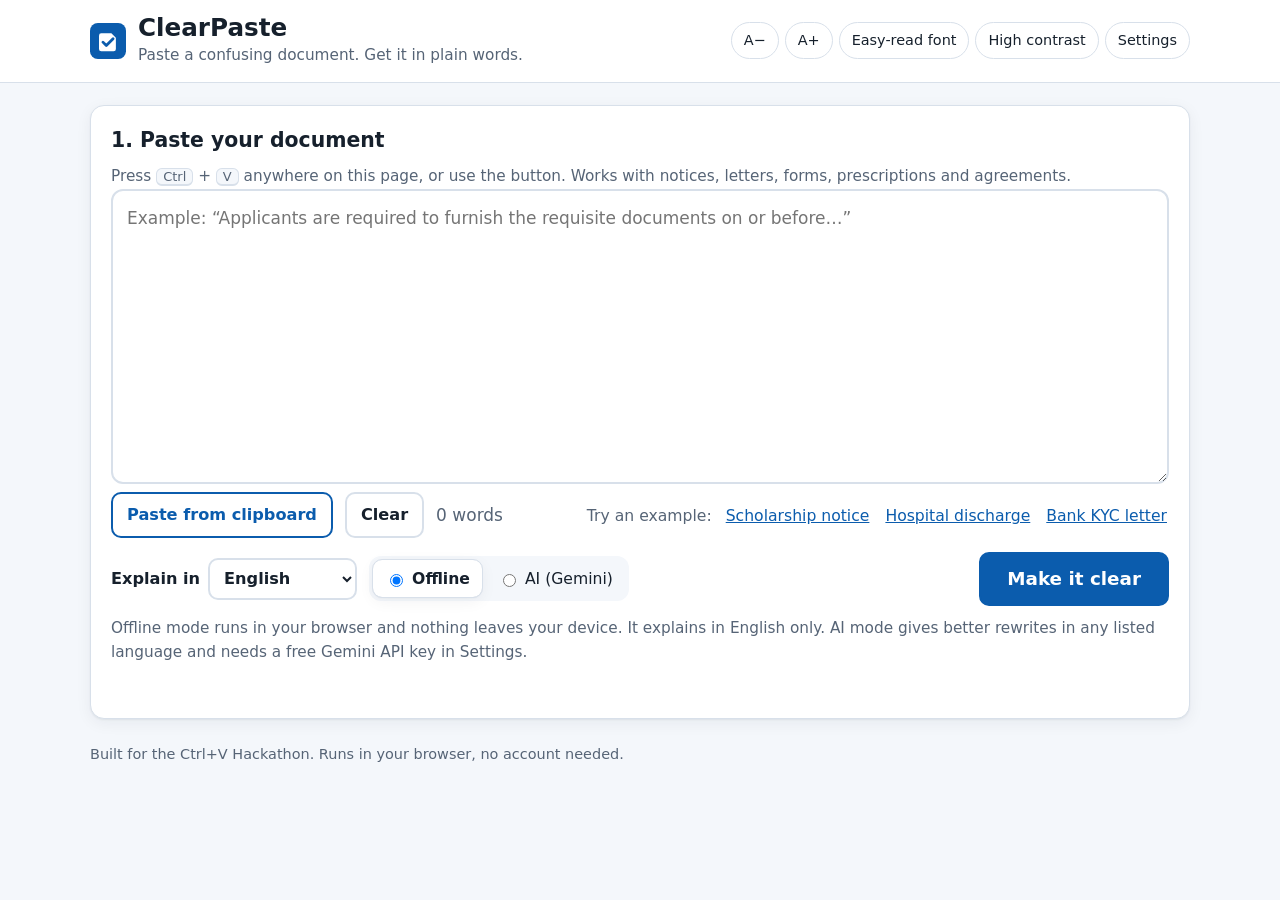
==== index.html @ 18d8684e "ClearPaste: plain-language document helper for Ctrl+V Hackathon" ====
<!doctype html>
<html lang="en">
<head>
  <meta charset="utf-8">
  <meta name="viewport" content="width=device-width, initial-scale=1">
  <title>ClearPaste: paste a confusing document, get it in plain words</title>
  <meta name="description" content="Paste any official, medical, bank or legal text and get a plain-language version, a to-do list, deadlines and a read-aloud option.">
  <link rel="icon" href="data:image/svg+xml,%3Csvg xmlns='http://www.w3.org/2000/svg' viewBox='0 0 64 64'%3E%3Crect width='64' height='64' rx='14' fill='%230b5cad'/%3E%3Cpath d='M20 18h18l8 8v20a4 4 0 0 1-4 4H20a4 4 0 0 1-4-4V22a4 4 0 0 1 4-4z' fill='%23fff'/%3E%3Cpath d='M23 34l6 6 12-12' stroke='%230b5cad' stroke-width='5' fill='none' stroke-linecap='round' stroke-linejoin='round'/%3E%3C/svg%3E">
  <link rel="stylesheet" href="css/style.css">
</head>
<body>
  <a class="skip" href="#main">Skip to main content</a>

  <header class="topbar">
    <div class="wrap topbar-inner">
      <div class="brand">
        <span class="logo" aria-hidden="true">
          <svg viewBox="0 0 64 64" width="36" height="36"><rect width="64" height="64" rx="14" fill="currentColor"/><path d="M20 18h18l8 8v20a4 4 0 0 1-4 4H20a4 4 0 0 1-4-4V22a4 4 0 0 1 4-4z" fill="#fff"/><path d="M23 34l6 6 12-12" stroke="currentColor" stroke-width="5" fill="none" stroke-linecap="round" stroke-linejoin="round"/></svg>
        </span>
        <div>
          <h1>ClearPaste</h1>
          <p class="tagline">Paste a confusing document. Get it in plain words.</p>
        </div>
      </div>

      <div class="view-tools" role="group" aria-label="Reading options">
        <button type="button" class="chip" id="fontDown" aria-label="Smaller text">A−</button>
        <button type="button" class="chip" id="fontUp" aria-label="Bigger text">A+</button>
        <button type="button" class="chip" id="toggleDyslexia" aria-pressed="false">Easy-read font</button>
        <button type="button" class="chip" id="toggleContrast" aria-pressed="false">High contrast</button>
        <button type="button" class="chip" id="openSettings" aria-haspopup="dialog">Settings</button>
      </div>
    </div>
  </header>

  <main id="main" class="wrap">
    <section class="card input-card" aria-labelledby="inputTitle">
      <div class="card-head">
        <h2 id="inputTitle">1. Paste your document</h2>
        <p class="hint">Press <kbd>Ctrl</kbd> + <kbd>V</kbd> anywhere on this page, or use the button. Works with notices, letters, forms, prescriptions and agreements.</p>
      </div>

      <label for="input" class="sr-only">Document text</label>
      <textarea id="input" rows="10" spellcheck="false"
        placeholder="Example: “Applicants are required to furnish the requisite documents on or before…”"></textarea>

      <div class="row between">
        <div class="row wrap-gap">
          <button type="button" class="btn" id="pasteBtn">Paste from clipboard</button>
          <button type="button" class="btn ghost" id="clearBtn">Clear</button>
          <span class="muted" id="charCount" aria-live="polite">0 words</span>
        </div>
        <div class="row wrap-gap samples" role="group" aria-label="Try an example">
          <span class="muted">Try an example:</span>
          <button type="button" class="link" data-sample="scholarship">Scholarship notice</button>
          <button type="button" class="link" data-sample="discharge">Hospital discharge</button>
          <button type="button" class="link" data-sample="bank">Bank KYC letter</button>
        </div>
      </div>

      <div class="row between controls">
        <div class="row wrap-gap">
          <label class="field">
            <span>Explain in</span>
            <select id="language">
              <option>English</option>
              <option>Hindi</option>
              <option>Bengali</option>
              <option>Marathi</option>
              <option>Telugu</option>
              <option>Tamil</option>
              <option>Gujarati</option>
              <option>Kannada</option>
              <option>Malayalam</option>
              <option>Punjabi</option>
              <option>Odia</option>
              <option>Urdu</option>
              <option>Spanish</option>
              <option>French</option>
              <option>Arabic</option>
              <option>Portuguese</option>
              <option>Swahili</option>
            </select>
          </label>
          <fieldset class="mode" aria-describedby="modeHint">
            <legend class="sr-only">How to simplify</legend>
            <label><input type="radio" name="mode" value="local" checked> Offline</label>
            <label><input type="radio" name="mode" value="ai"> AI (Gemini)</label>
          </fieldset>
        </div>
        <button type="button" class="btn primary big" id="runBtn">Make it clear</button>
      </div>
      <p class="hint" id="modeHint">Offline mode runs in your browser and nothing leaves your device. It explains in English only. AI mode gives better rewrites in any listed language and needs a free Gemini API key in Settings.</p>
      <p id="status" class="status" role="status" aria-live="polite"></p>
    </section>

    <section id="results" class="results" hidden aria-labelledby="resultsTitle">
      <div class="results-head">
        <div>
          <h2 id="resultsTitle" tabindex="-1">2. Here is what it says</h2>
          <p class="muted" id="resultMeta"></p>
        </div>
        <div class="row wrap-gap">
          <button type="button" class="btn" id="speakBtn" aria-pressed="false">▶ Read aloud</button>
          <label class="field compact">
            <span>Speed</span>
            <select id="rate">
              <option value="0.75">Slow</option>
              <option value="0.9" selected>Normal</option>
              <option value="1.15">Fast</option>
            </select>
          </label>
          <button type="button" class="btn ghost" id="copyBtn">Copy</button>
          <button type="button" class="btn ghost" id="downloadBtn">Download</button>
          <button type="button" class="btn ghost" id="printBtn">Print</button>
        </div>
      </div>

      <div id="readability" class="readability"></div>

      <div class="grid">
        <article class="card span-2 summary-card" id="summaryCard">
          <h3><span class="icon" aria-hidden="true">💡</span> In short</h3>
          <div id="summary"></div>
        </article>

        <article class="card warn-card" id="warningsCard">
          <h3><span class="icon" aria-hidden="true">⚠️</span> Be careful</h3>
          <ul id="warnings" class="list"></ul>
        </article>

        <article class="card span-2" id="actionsCard">
          <h3><span class="icon" aria-hidden="true">✅</span> What you need to do</h3>
          <p class="muted small">Tick each step when it is done.</p>
          <ul id="actions" class="checklist"></ul>
        </article>

        <article class="card" id="datesCard">
          <h3><span class="icon" aria-hidden="true">📅</span> Dates and deadlines</h3>
          <ul id="dates" class="kv"></ul>
        </article>

        <article class="card" id="moneyCard">
          <h3><span class="icon" aria-hidden="true">💰</span> Money</h3>
          <ul id="money" class="kv"></ul>
        </article>

        <article class="card" id="documentsCard">
          <h3><span class="icon" aria-hidden="true">📄</span> Keep these ready</h3>
          <ul id="documents" class="checklist"></ul>
        </article>

        <article class="card" id="medicinesCard">
          <h3><span class="icon" aria-hidden="true">💊</span> Medicines</h3>
          <ul id="medicines" class="list"></ul>
        </article>

        <article class="card" id="contactsCard">
          <h3><span class="icon" aria-hidden="true">📞</span> Who to contact</h3>
          <ul id="contacts" class="list"></ul>
        </article>

        <article class="card span-3" id="plainCard">
          <div class="row between">
            <h3><span class="icon" aria-hidden="true">📝</span> The whole document in plain words</h3>
            <button type="button" class="link" id="toggleOriginal" aria-expanded="false">Show original side by side</button>
          </div>
          <p class="muted small" id="plainHint">Underlined words were changed. Hover or tap them to see the original wording.</p>
          <div class="compare">
            <div id="plain" class="plain"></div>
            <div id="original" class="plain original" hidden></div>
          </div>
        </article>

        <article class="card span-3" id="glossaryCard">
          <h3><span class="icon" aria-hidden="true">📖</span> Hard words explained</h3>
          <dl id="glossary" class="glossary"></dl>
        </article>
      </div>

      <p class="disclaimer">ClearPaste helps you understand a document. It is not legal, medical or financial advice. Always check important details with the office, doctor or bank that sent it.</p>
    </section>
  </main>

  <dialog id="settings" aria-labelledby="settingsTitle">
    <form method="dialog" id="settingsForm">
      <h2 id="settingsTitle">Settings</h2>
      <label class="field block">
        <span>Gemini API key (for AI mode)</span>
        <input type="password" id="apiKey" autocomplete="off" spellcheck="false" placeholder="Paste your key here">
      </label>
      <p class="hint">Get a free key at <a href="https://aistudio.google.com/apikey" target="_blank" rel="noopener">Google AI Studio</a>. The key is saved only in this browser and is sent only to Google.</p>
      <label class="field block">
        <span>Model</span>
        <input type="text" id="model" spellcheck="false">
      </label>
      <div class="row end wrap-gap">
        <button type="button" class="btn ghost" id="forgetKey">Remove key</button>
        <button type="submit" class="btn primary" value="save">Save</button>
      </div>
    </form>
  </dialog>

  <footer class="wrap footer">
    <p>Built for the Ctrl+V Hackathon. Runs in your browser, no account needed.</p>
  </footer>

  <script src="js/engine.js"></script>
  <script src="js/ai.js"></script>
  <script src="js/samples.js"></script>
  <script src="js/app.js"></script>
</body>
</html>
---- css/style.css ----
:root {
  --bg: #f4f7fb;
  --surface: #ffffff;
  --text: #16202c;
  --muted: #566476;
  --border: #d8e0ea;
  --primary: #0b5cad;
  --primary-dark: #084886;
  --primary-soft: #e6f0fb;
  --warn: #9a3412;
  --warn-soft: #fff4ea;
  --ok: #166534;
  --ok-soft: #e9f7ee;
  --mark: #fff3b0;
  --radius: 14px;
  --shadow: 0 1px 2px rgba(16, 32, 52, .06), 0 4px 16px rgba(16, 32, 52, .06);
  --font: system-ui, -apple-system, "Segoe UI", Roboto, "Noto Sans", "Noto Sans Devanagari", sans-serif;
  --scale: 1;
  --line: 1.6;
  --letter: normal;
  --word: normal;
}

html.contrast {
  --bg: #000;
  --surface: #000;
  --text: #fff;
  --muted: #e6e6e6;
  --border: #fff;
  --primary: #ffd400;
  --primary-dark: #ffe866;
  --primary-soft: #1a1a1a;
  --warn: #ffb37a;
  --warn-soft: #000;
  --ok: #8dffb0;
  --ok-soft: #000;
  --mark: #333;
  --shadow: none;
}

html.dyslexia {
  --font: Verdana, "Comic Sans MS", "Trebuchet MS", "Noto Sans", sans-serif;
  --line: 1.9;
  --letter: .04em;
  --word: .16em;
}

* { box-sizing: border-box; }

html { font-size: calc(17px * var(--scale)); }

body {
  margin: 0;
  background: var(--bg);
  color: var(--text);
  font-family: var(--font);
  line-height: var(--line);
  letter-spacing: var(--letter);
  word-spacing: var(--word);
}

.wrap { max-width: 1140px; margin: 0 auto; padding: 0 20px; }

.skip {
  position: absolute; left: -9999px; top: 8px;
  background: var(--primary); color: #fff; padding: 8px 14px; border-radius: 8px; z-index: 10;
}
.skip:focus { left: 8px; }

.sr-only {
  position: absolute; width: 1px; height: 1px; padding: 0; margin: -1px;
  overflow: hidden; clip: rect(0 0 0 0); white-space: nowrap; border: 0;
}

:focus-visible { outline: 3px solid var(--primary); outline-offset: 2px; border-radius: 6px; }

/* Header */
.topbar { background: var(--surface); border-bottom: 1px solid var(--border); }
.topbar-inner { display: flex; align-items: center; justify-content: space-between; gap: 16px; padding-top: 14px; padding-bottom: 14px; flex-wrap: wrap; }
.brand { display: flex; align-items: center; gap: 12px; }
.logo { color: var(--primary); display: inline-flex; }
.brand h1 { margin: 0; font-size: 1.45rem; line-height: 1.1; }
.tagline { margin: 2px 0 0; color: var(--muted); font-size: .9rem; }
.view-tools { display: flex; gap: 6px; flex-wrap: wrap; }

/* Cards */
.card {
  background: var(--surface);
  border: 1px solid var(--border);
  border-radius: var(--radius);
  box-shadow: var(--shadow);
  padding: 18px 20px;
}
.card h2, .card h3 { margin: 0 0 8px; }
.card h2 { font-size: 1.2rem; }
.card h3 { font-size: 1.05rem; display: flex; align-items: center; gap: 8px; }
.input-card { margin-top: 22px; }
.card-head .hint { margin-top: 0; }

textarea {
  width: 100%;
  min-height: 210px;
  resize: vertical;
  padding: 14px;
  border: 2px solid var(--border);
  border-radius: 12px;
  font: inherit;
  font-size: 1rem;
  line-height: 1.55;
  color: var(--text);
  background: var(--surface);
}
textarea:focus { border-color: var(--primary); outline: none; }
textarea.dragover { border-style: dashed; border-color: var(--primary); background: var(--primary-soft); }

.row { display: flex; align-items: center; gap: 10px; }
.between { justify-content: space-between; flex-wrap: wrap; }
.end { justify-content: flex-end; }
.wrap-gap { flex-wrap: wrap; gap: 8px 12px; }
.controls { margin-top: 14px; }
.samples { font-size: .92rem; }
.input-card > .row:first-of-type { margin-top: 10px; }

.muted { color: var(--muted); }
.small { font-size: .88rem; margin: -2px 0 8px; }
.hint { color: var(--muted); font-size: .9rem; margin: 10px 0 0; }

kbd {
  font-family: inherit; font-size: .85em;
  border: 1px solid var(--border); border-bottom-width: 2px;
  border-radius: 6px; padding: 0 6px; background: var(--bg);
}

/* Buttons and fields */
.btn {
  font: inherit; font-size: .95rem; font-weight: 600;
  border: 2px solid var(--primary);
  color: var(--primary);
  background: var(--surface);
  border-radius: 10px;
  padding: 8px 14px;
  cursor: pointer;
  min-height: 44px;
}
.btn:hover { background: var(--primary-soft); }
.btn.primary { background: var(--primary); color: #fff; }
html.contrast .btn.primary { color: #000; }
.btn.primary:hover { background: var(--primary-dark); }
.btn.ghost { border-color: var(--border); color: var(--text); }
.btn.big { font-size: 1.08rem; padding: 10px 26px; }
.btn[disabled] { opacity: .6; cursor: progress; }
.btn[aria-pressed="true"] { background: var(--primary); color: #fff; }

.chip {
  font: inherit; font-size: .85rem;
  border: 1px solid var(--border); background: var(--surface); color: var(--text);
  border-radius: 999px; padding: 6px 12px; cursor: pointer; min-height: 36px;
}
.chip:hover { border-color: var(--primary); }
.chip[aria-pressed="true"] { background: var(--primary); border-color: var(--primary); color: #fff; }
html.contrast .chip[aria-pressed="true"] { color: #000; }

.link {
  font: inherit; background: none; border: 0; padding: 4px 2px;
  color: var(--primary); text-decoration: underline; cursor: pointer;
}

.field { display: inline-flex; align-items: center; gap: 8px; font-weight: 600; font-size: .95rem; }
.field.block { display: flex; flex-direction: column; align-items: stretch; gap: 6px; margin-top: 12px; }
.field.compact { font-weight: 500; font-size: .9rem; }
select, input[type="text"], input[type="password"] {
  font: inherit; font-size: .95rem; color: var(--text); background: var(--surface);
  border: 2px solid var(--border); border-radius: 10px; padding: 7px 10px; min-height: 42px;
}

.mode { border: 0; margin: 0; padding: 0; display: inline-flex; gap: 4px; background: var(--bg); border-radius: 12px; padding: 4px; }
.mode label { padding: 6px 12px; border-radius: 9px; cursor: pointer; font-size: .92rem; display: inline-flex; gap: 6px; align-items: center; }
.mode label:has(input:checked) { background: var(--surface); box-shadow: var(--shadow); font-weight: 600; outline: 1px solid var(--border); }

.status { min-height: 1.5em; margin: 10px 0 0; font-weight: 600; }
.status.error { color: #b42318; }
html.contrast .status.error { color: #ff9b9b; }
.status.busy::before {
  content: ""; display: inline-block; width: 14px; height: 14px; margin-right: 8px; vertical-align: -2px;
  border: 2px solid var(--primary); border-right-color: transparent; border-radius: 50%;
  animation: spin .8s linear infinite;
}
@keyframes spin { to { transform: rotate(360deg); } }

/* Results */
.results { margin: 28px 0 10px; }
.results-head { display: flex; justify-content: space-between; align-items: flex-end; gap: 12px; flex-wrap: wrap; margin-bottom: 12px; }
.results-head h2 { margin: 0; font-size: 1.3rem; }
.results-head h2:focus { outline: none; }
.results-head p { margin: 2px 0 0; }

.readability {
  display: flex; gap: 14px; align-items: center; flex-wrap: wrap;
  background: var(--ok-soft); border: 1px solid var(--border); border-radius: var(--radius);
  padding: 12px 16px; margin-bottom: 14px; font-size: .95rem;
}
.readability:empty { display: none; }
.meter { display: flex; flex-direction: column; gap: 4px; min-width: 180px; flex: 1; }
.meter-bar { height: 10px; background: var(--border); border-radius: 99px; overflow: hidden; }
.meter-bar span { display: block; height: 100%; border-radius: 99px; }
.meter.before .meter-bar span { background: #d97706; }
.meter.after .meter-bar span { background: #16a34a; }
.arrow { font-size: 1.4rem; color: var(--muted); }

.grid { display: grid; grid-template-columns: repeat(3, 1fr); gap: 14px; }
.span-2 { grid-column: span 2; }
.span-3 { grid-column: span 3; }
@media (max-width: 860px) {
  .grid { grid-template-columns: 1fr; }
  .span-2, .span-3 { grid-column: auto; }
}

.summary-card { background: var(--primary-soft); border-color: transparent; }
.summary-card p { margin: 0 0 8px; font-size: 1.08rem; }
.warn-card { background: var(--warn-soft); }
.warn-card h3 { color: var(--warn); }

.list, .checklist, .kv { list-style: none; margin: 0; padding: 0; }
.list li, .kv li { padding: 7px 0; border-top: 1px solid var(--border); }
.list li:first-child, .kv li:first-child { border-top: 0; }
.kv strong { display: block; }
.kv span { color: var(--muted); font-size: .92rem; }

.checklist li { border-top: 1px solid var(--border); }
.checklist li:first-child { border-top: 0; }
.checklist label { display: flex; gap: 12px; align-items: flex-start; padding: 8px 0; cursor: pointer; }
.checklist input { width: 22px; height: 22px; margin-top: 3px; flex: none; accent-color: var(--ok); }
.checklist input:checked + span { text-decoration: line-through; color: var(--muted); }

.empty { color: var(--muted); font-style: italic; }

.compare { display: grid; grid-template-columns: 1fr; gap: 16px; }
.compare.side { grid-template-columns: 1fr 1fr; }
@media (max-width: 860px) { .compare.side { grid-template-columns: 1fr; } }
.plain p { margin: 0 0 12px; }
.plain.original { border-left: 4px solid var(--border); padding-left: 14px; color: var(--muted); }
.plain.original::before { content: "Original"; display: block; font-weight: 700; margin-bottom: 6px; color: var(--text); }

mark.swap {
  background: var(--mark); color: inherit; border-bottom: 2px solid #ca8a04;
  border-radius: 3px; padding: 0 2px; cursor: help;
}

.glossary { display: grid; grid-template-columns: repeat(auto-fill, minmax(260px, 1fr)); gap: 8px 18px; margin: 0; }
.glossary div { padding: 8px 0; border-top: 1px solid var(--border); }
.glossary dt { font-weight: 700; }
.glossary dd { margin: 0; color: var(--muted); }

.disclaimer { color: var(--muted); font-size: .88rem; margin-top: 16px; }

.speaking { outline: 3px solid var(--primary); outline-offset: 4px; border-radius: 6px; }

/* Settings dialog */
dialog {
  border: 1px solid var(--border); border-radius: var(--radius); padding: 22px;
  max-width: 480px; width: calc(100% - 32px); background: var(--surface); color: var(--text);
}
dialog::backdrop { background: rgba(10, 20, 35, .45); }
dialog h2 { margin: 0 0 4px; }

.footer { color: var(--muted); font-size: .85rem; padding-top: 10px; padding-bottom: 30px; }

@media (prefers-reduced-motion: reduce) {
  * { animation: none !important; transition: none !important; }
}

@media print {
  .topbar, .input-card, .results-head .row, .footer, #toggleOriginal { display: none !important; }
  body { background: #fff; }
  .card { box-shadow: none; break-inside: avoid; }
  .grid { grid-template-columns: 1fr 1fr; }
  .span-2, .span-3 { grid-column: span 2; }
}
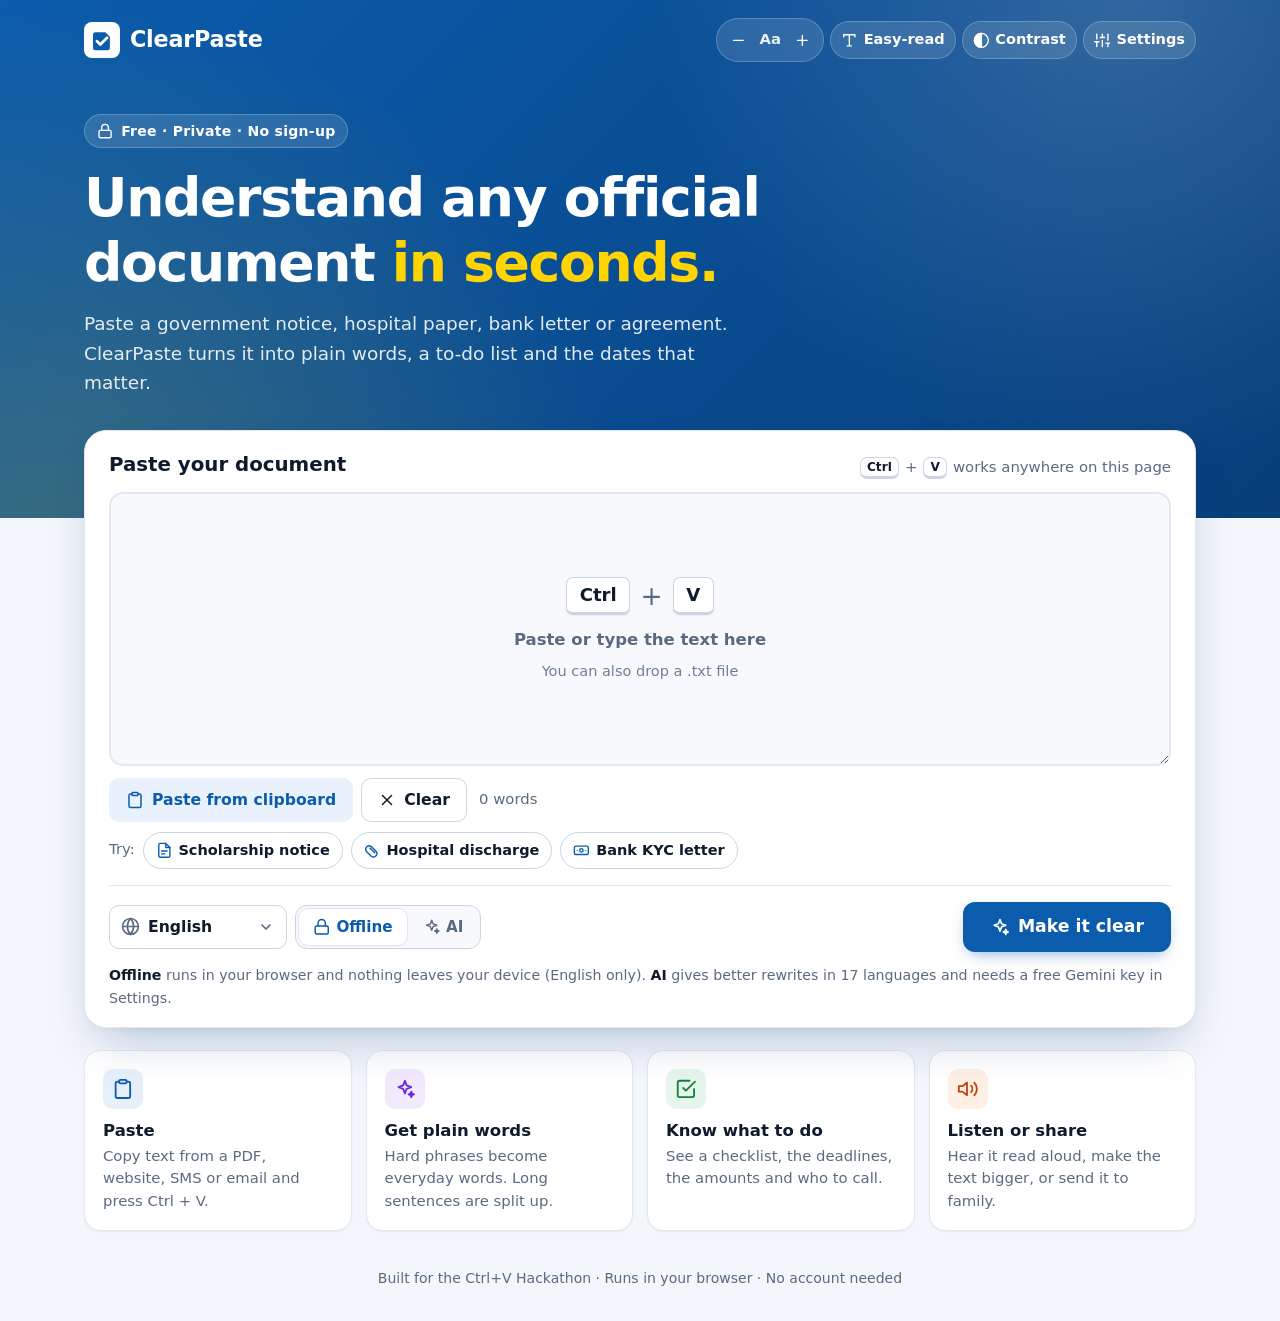
==== commit 0867336a: "Redesign UI: branded hero, two-column results, icons, checklist progress, view tabs" ====
--- a/index.html
+++ b/index.html
@@ -5,64 +5,107 @@
   <meta name="viewport" content="width=device-width, initial-scale=1">
   <title>ClearPaste: paste a confusing document, get it in plain words</title>
   <meta name="description" content="Paste any official, medical, bank or legal text and get a plain-language version, a to-do list, deadlines and a read-aloud option.">
+  <meta name="theme-color" content="#0b5cad">
   <link rel="icon" href="data:image/svg+xml,%3Csvg xmlns='http://www.w3.org/2000/svg' viewBox='0 0 64 64'%3E%3Crect width='64' height='64' rx='14' fill='%230b5cad'/%3E%3Cpath d='M20 18h18l8 8v20a4 4 0 0 1-4 4H20a4 4 0 0 1-4-4V22a4 4 0 0 1 4-4z' fill='%23fff'/%3E%3Cpath d='M23 34l6 6 12-12' stroke='%230b5cad' stroke-width='5' fill='none' stroke-linecap='round' stroke-linejoin='round'/%3E%3C/svg%3E">
   <link rel="stylesheet" href="css/style.css">
 </head>
 <body>
+  <!-- Icon set -->
+  <svg width="0" height="0" style="position:absolute" aria-hidden="true">
+    <defs>
+      <symbol id="i-paste" viewBox="0 0 24 24"><rect x="8" y="2" width="8" height="4" rx="1"/><path d="M16 4h2a2 2 0 0 1 2 2v14a2 2 0 0 1-2 2H6a2 2 0 0 1-2-2V6a2 2 0 0 1 2-2h2"/></symbol>
+      <symbol id="i-sparkles" viewBox="0 0 24 24"><path d="M12 3l1.9 5.1L19 10l-5.1 1.9L12 17l-1.9-5.1L5 10l5.1-1.9z"/><path d="M19 15l.8 2.2L22 18l-2.2.8L19 21l-.8-2.2L16 18l2.2-.8z"/></symbol>
+      <symbol id="i-x" viewBox="0 0 24 24"><path d="M18 6 6 18M6 6l12 12"/></symbol>
+      <symbol id="i-alert" viewBox="0 0 24 24"><path d="M10.3 3.9 1.8 18a2 2 0 0 0 1.7 3h17a2 2 0 0 0 1.7-3L13.7 3.9a2 2 0 0 0-3.4 0z"/><path d="M12 9v4M12 17h.01"/></symbol>
+      <symbol id="i-check" viewBox="0 0 24 24"><path d="M9 11l3 3L22 4"/><path d="M21 12v7a2 2 0 0 1-2 2H5a2 2 0 0 1-2-2V5a2 2 0 0 1 2-2h11"/></symbol>
+      <symbol id="i-calendar" viewBox="0 0 24 24"><rect x="3" y="4" width="18" height="18" rx="2"/><path d="M16 2v4M8 2v4M3 10h18"/></symbol>
+      <symbol id="i-money" viewBox="0 0 24 24"><rect x="2" y="6" width="20" height="12" rx="2"/><circle cx="12" cy="12" r="2.5"/><path d="M6 12h.01M18 12h.01"/></symbol>
+      <symbol id="i-file" viewBox="0 0 24 24"><path d="M14 2H6a2 2 0 0 0-2 2v16a2 2 0 0 0 2 2h12a2 2 0 0 0 2-2V8z"/><path d="M14 2v6h6M8 13h8M8 17h5"/></symbol>
+      <symbol id="i-pill" viewBox="0 0 24 24"><path d="M10.5 20.5 3.5 13.5a5 5 0 0 1 7-7l7 7a5 5 0 0 1-7 7z"/><path d="M8.5 8.5l7 7"/></symbol>
+      <symbol id="i-phone" viewBox="0 0 24 24"><path d="M22 16.9v3a2 2 0 0 1-2.2 2 19.8 19.8 0 0 1-8.6-3.1 19.5 19.5 0 0 1-6-6A19.8 19.8 0 0 1 2.1 4.2 2 2 0 0 1 4.1 2h3a2 2 0 0 1 2 1.7c.1.9.4 1.8.7 2.7a2 2 0 0 1-.5 2.1L8 9.8a16 16 0 0 0 6 6l1.3-1.3a2 2 0 0 1 2.1-.4c.9.3 1.8.6 2.7.7a2 2 0 0 1 1.7 2z"/></symbol>
+      <symbol id="i-bulb" viewBox="0 0 24 24"><path d="M9 18h6M10 22h4"/><path d="M12 2a7 7 0 0 0-4 12.7c.6.5 1 1.3 1 2.1V17h6v-.2c0-.8.4-1.6 1-2.1A7 7 0 0 0 12 2z"/></symbol>
+      <symbol id="i-book" viewBox="0 0 24 24"><path d="M4 19.5A2.5 2.5 0 0 1 6.5 17H20V3H6.5A2.5 2.5 0 0 0 4 5.5z"/><path d="M4 19.5A2.5 2.5 0 0 0 6.5 22H20v-5"/></symbol>
+      <symbol id="i-volume" viewBox="0 0 24 24"><path d="M11 5 6 9H2v6h4l5 4z"/><path d="M15.5 8.5a5 5 0 0 1 0 7M19 5a10 10 0 0 1 0 14"/></symbol>
+      <symbol id="i-stop" viewBox="0 0 24 24"><rect x="6" y="6" width="12" height="12" rx="2"/></symbol>
+      <symbol id="i-copy" viewBox="0 0 24 24"><rect x="9" y="9" width="13" height="13" rx="2"/><path d="M5 15H4a2 2 0 0 1-2-2V4a2 2 0 0 1 2-2h9a2 2 0 0 1 2 2v1"/></symbol>
+      <symbol id="i-download" viewBox="0 0 24 24"><path d="M21 15v4a2 2 0 0 1-2 2H5a2 2 0 0 1-2-2v-4M7 10l5 5 5-5M12 15V3"/></symbol>
+      <symbol id="i-print" viewBox="0 0 24 24"><path d="M6 9V2h12v7"/><path d="M6 18H4a2 2 0 0 1-2-2v-5a2 2 0 0 1 2-2h16a2 2 0 0 1 2 2v5a2 2 0 0 1-2 2h-2"/><rect x="6" y="14" width="12" height="8"/></symbol>
+      <symbol id="i-settings" viewBox="0 0 24 24"><path d="M4 21v-7M4 10V3M12 21v-9M12 8V3M20 21v-5M20 12V3M1 14h6M9 8h6M17 16h6"/></symbol>
+      <symbol id="i-globe" viewBox="0 0 24 24"><circle cx="12" cy="12" r="10"/><path d="M2 12h20M12 2a15.3 15.3 0 0 1 4 10 15.3 15.3 0 0 1-4 10 15.3 15.3 0 0 1-4-10 15.3 15.3 0 0 1 4-10z"/></symbol>
+      <symbol id="i-lock" viewBox="0 0 24 24"><rect x="3" y="11" width="18" height="11" rx="2"/><path d="M7 11V7a5 5 0 0 1 10 0v4"/></symbol>
+      <symbol id="i-contrast" viewBox="0 0 24 24"><circle cx="12" cy="12" r="10"/><path d="M12 2a10 10 0 0 0 0 20z" fill="currentColor"/></symbol>
+      <symbol id="i-type" viewBox="0 0 24 24"><path d="M4 7V4h16v3M9 20h6M12 4v16"/></symbol>
+      <symbol id="i-arrow" viewBox="0 0 24 24"><path d="M5 12h14M12 5l7 7-7 7"/></symbol>
+      <symbol id="i-minus" viewBox="0 0 24 24"><path d="M5 12h14"/></symbol>
+      <symbol id="i-plus" viewBox="0 0 24 24"><path d="M12 5v14M5 12h14"/></symbol>
+    </defs>
+  </svg>
+
   <a class="skip" href="#main">Skip to main content</a>
 
-  <header class="topbar">
-    <div class="wrap topbar-inner">
-      <div class="brand">
-        <span class="logo" aria-hidden="true">
-          <svg viewBox="0 0 64 64" width="36" height="36"><rect width="64" height="64" rx="14" fill="currentColor"/><path d="M20 18h18l8 8v20a4 4 0 0 1-4 4H20a4 4 0 0 1-4-4V22a4 4 0 0 1 4-4z" fill="#fff"/><path d="M23 34l6 6 12-12" stroke="currentColor" stroke-width="5" fill="none" stroke-linecap="round" stroke-linejoin="round"/></svg>
-        </span>
-        <div>
-          <h1>ClearPaste</h1>
-          <p class="tagline">Paste a confusing document. Get it in plain words.</p>
-        </div>
-      </div>
+  <header class="hero">
+    <nav class="nav wrap" aria-label="Site">
+      <a class="brand" href="./" aria-label="ClearPaste home">
+        <svg class="logo" viewBox="0 0 64 64" aria-hidden="true"><rect width="64" height="64" rx="14" fill="#fff"/><path d="M20 18h18l8 8v20a4 4 0 0 1-4 4H20a4 4 0 0 1-4-4V22a4 4 0 0 1 4-4z" fill="#0b5cad"/><path d="M23 34l6 6 12-12" stroke="#fff" stroke-width="5" fill="none" stroke-linecap="round" stroke-linejoin="round"/></svg>
+        <span>ClearPaste</span>
+      </a>
 
       <div class="view-tools" role="group" aria-label="Reading options">
-        <button type="button" class="chip" id="fontDown" aria-label="Smaller text">A−</button>
-        <button type="button" class="chip" id="fontUp" aria-label="Bigger text">A+</button>
-        <button type="button" class="chip" id="toggleDyslexia" aria-pressed="false">Easy-read font</button>
-        <button type="button" class="chip" id="toggleContrast" aria-pressed="false">High contrast</button>
-        <button type="button" class="chip" id="openSettings" aria-haspopup="dialog">Settings</button>
-      </div>
+        <div class="size-group" role="group" aria-label="Text size">
+          <button type="button" class="tool" id="fontDown" aria-label="Smaller text" title="Smaller text"><svg class="i"><use href="#i-minus"/></svg></button>
+          <span class="tool-label" aria-hidden="true">Aa</span>
+          <button type="button" class="tool" id="fontUp" aria-label="Bigger text" title="Bigger text"><svg class="i"><use href="#i-plus"/></svg></button>
+        </div>
+        <button type="button" class="tool wide" id="toggleDyslexia" aria-pressed="false"><svg class="i"><use href="#i-type"/></svg><span>Easy-read</span></button>
+        <button type="button" class="tool wide" id="toggleContrast" aria-pressed="false"><svg class="i"><use href="#i-contrast"/></svg><span>Contrast</span></button>
+        <button type="button" class="tool wide" id="openSettings" aria-haspopup="dialog"><svg class="i"><use href="#i-settings"/></svg><span>Settings</span></button>
+      </div>
+    </nav>
+
+    <div class="hero-copy wrap">
+      <p class="eyebrow"><svg class="i"><use href="#i-lock"/></svg> Free · Private · No sign-up</p>
+      <h1>Understand any official document <span class="hl">in seconds.</span></h1>
+      <p class="lede">Paste a government notice, hospital paper, bank letter or agreement. ClearPaste turns it into plain words, a to-do list and the dates that matter.</p>
     </div>
   </header>
 
   <main id="main" class="wrap">
-    <section class="card input-card" aria-labelledby="inputTitle">
-      <div class="card-head">
-        <h2 id="inputTitle">1. Paste your document</h2>
-        <p class="hint">Press <kbd>Ctrl</kbd> + <kbd>V</kbd> anywhere on this page, or use the button. Works with notices, letters, forms, prescriptions and agreements.</p>
-      </div>
-
-      <label for="input" class="sr-only">Document text</label>
-      <textarea id="input" rows="10" spellcheck="false"
-        placeholder="Example: “Applicants are required to furnish the requisite documents on or before…”"></textarea>
-
-      <div class="row between">
-        <div class="row wrap-gap">
-          <button type="button" class="btn" id="pasteBtn">Paste from clipboard</button>
-          <button type="button" class="btn ghost" id="clearBtn">Clear</button>
-          <span class="muted" id="charCount" aria-live="polite">0 words</span>
-        </div>
-        <div class="row wrap-gap samples" role="group" aria-label="Try an example">
-          <span class="muted">Try an example:</span>
-          <button type="button" class="link" data-sample="scholarship">Scholarship notice</button>
-          <button type="button" class="link" data-sample="discharge">Hospital discharge</button>
-          <button type="button" class="link" data-sample="bank">Bank KYC letter</button>
-        </div>
-      </div>
-
-      <div class="row between controls">
-        <div class="row wrap-gap">
-          <label class="field">
-            <span>Explain in</span>
-            <select id="language">
+    <section class="composer" aria-labelledby="inputTitle">
+      <div class="composer-head">
+        <h2 id="inputTitle">Paste your document</h2>
+        <p class="keys-hint"><kbd>Ctrl</kbd><span>+</span><kbd>V</kbd> works anywhere on this page</p>
+      </div>
+
+      <div class="input-wrap" id="inputWrap">
+        <label for="input" class="sr-only">Document text</label>
+        <textarea id="input" rows="9" spellcheck="false"></textarea>
+        <div class="empty-hint" aria-hidden="true">
+          <div class="big-keys"><kbd>Ctrl</kbd><span>+</span><kbd>V</kbd></div>
+          <p>Paste or type the text here</p>
+          <p class="small">You can also drop a .txt file</p>
+        </div>
+      </div>
+
+      <div class="composer-tools">
+        <div class="row">
+          <button type="button" class="btn soft" id="pasteBtn"><svg class="i"><use href="#i-paste"/></svg><span>Paste from clipboard</span></button>
+          <button type="button" class="btn ghost" id="clearBtn"><svg class="i"><use href="#i-x"/></svg><span>Clear</span></button>
+          <span class="count" id="charCount" aria-live="polite">0 words</span>
+        </div>
+        <div class="row samples" role="group" aria-label="Try an example">
+          <span class="muted">Try:</span>
+          <button type="button" class="sample" data-sample="scholarship"><svg class="i"><use href="#i-file"/></svg>Scholarship notice</button>
+          <button type="button" class="sample" data-sample="discharge"><svg class="i"><use href="#i-pill"/></svg>Hospital discharge</button>
+          <button type="button" class="sample" data-sample="bank"><svg class="i"><use href="#i-money"/></svg>Bank KYC letter</button>
+        </div>
+      </div>
+
+      <div class="composer-foot">
+        <div class="row">
+          <label class="select-field">
+            <svg class="i"><use href="#i-globe"/></svg>
+            <span class="sr-only">Explain in</span>
+            <select id="language" aria-label="Explain in">
               <option>English</option>
               <option>Hindi</option>
               <option>Bengali</option>
@@ -82,100 +125,139 @@
               <option>Swahili</option>
             </select>
           </label>
-          <fieldset class="mode" aria-describedby="modeHint">
+          <fieldset class="segmented" aria-describedby="modeHint">
             <legend class="sr-only">How to simplify</legend>
-            <label><input type="radio" name="mode" value="local" checked> Offline</label>
-            <label><input type="radio" name="mode" value="ai"> AI (Gemini)</label>
+            <label><input type="radio" name="mode" value="local" checked><span><svg class="i"><use href="#i-lock"/></svg>Offline</span></label>
+            <label><input type="radio" name="mode" value="ai"><span><svg class="i"><use href="#i-sparkles"/></svg>AI</span></label>
           </fieldset>
         </div>
-        <button type="button" class="btn primary big" id="runBtn">Make it clear</button>
-      </div>
-      <p class="hint" id="modeHint">Offline mode runs in your browser and nothing leaves your device. It explains in English only. AI mode gives better rewrites in any listed language and needs a free Gemini API key in Settings.</p>
+        <button type="button" class="btn primary big" id="runBtn"><svg class="i"><use href="#i-sparkles"/></svg><span>Make it clear</span></button>
+      </div>
+      <p class="hint" id="modeHint"><strong>Offline</strong> runs in your browser and nothing leaves your device (English only). <strong>AI</strong> gives better rewrites in 17 languages and needs a free Gemini key in Settings.</p>
       <p id="status" class="status" role="status" aria-live="polite"></p>
     </section>
 
+    <section class="how" id="how" aria-label="How it works">
+      <div class="how-card">
+        <span class="how-icon c-blue"><svg class="i"><use href="#i-paste"/></svg></span>
+        <h3>Paste</h3>
+        <p>Copy text from a PDF, website, SMS or email and press Ctrl + V.</p>
+      </div>
+      <div class="how-card">
+        <span class="how-icon c-purple"><svg class="i"><use href="#i-sparkles"/></svg></span>
+        <h3>Get plain words</h3>
+        <p>Hard phrases become everyday words. Long sentences are split up.</p>
+      </div>
+      <div class="how-card">
+        <span class="how-icon c-green"><svg class="i"><use href="#i-check"/></svg></span>
+        <h3>Know what to do</h3>
+        <p>See a checklist, the deadlines, the amounts and who to call.</p>
+      </div>
+      <div class="how-card">
+        <span class="how-icon c-orange"><svg class="i"><use href="#i-volume"/></svg></span>
+        <h3>Listen or share</h3>
+        <p>Hear it read aloud, make the text bigger, or send it to family.</p>
+      </div>
+    </section>
+
     <section id="results" class="results" hidden aria-labelledby="resultsTitle">
-      <div class="results-head">
-        <div>
-          <h2 id="resultsTitle" tabindex="-1">2. Here is what it says</h2>
-          <p class="muted" id="resultMeta"></p>
-        </div>
-        <div class="row wrap-gap">
-          <button type="button" class="btn" id="speakBtn" aria-pressed="false">▶ Read aloud</button>
-          <label class="field compact">
-            <span>Speed</span>
-            <select id="rate">
+      <div class="results-bar">
+        <div class="results-title">
+          <h2 id="resultsTitle" tabindex="-1">Here's what it says</h2>
+          <div class="badges">
+            <span class="badge" id="docBadge"></span>
+            <span class="badge subtle" id="sourceBadge"></span>
+          </div>
+        </div>
+        <div class="toolbar">
+          <div class="speak-group">
+            <button type="button" class="btn primary" id="speakBtn" aria-pressed="false"><svg class="i"><use href="#i-volume"/></svg><span class="label">Read aloud</span></button>
+            <label class="sr-only" for="rate">Reading speed</label>
+            <select id="rate" class="rate" title="Reading speed">
               <option value="0.75">Slow</option>
               <option value="0.9" selected>Normal</option>
               <option value="1.15">Fast</option>
             </select>
-          </label>
-          <button type="button" class="btn ghost" id="copyBtn">Copy</button>
-          <button type="button" class="btn ghost" id="downloadBtn">Download</button>
-          <button type="button" class="btn ghost" id="printBtn">Print</button>
+          </div>
+          <button type="button" class="icon-btn" id="copyBtn" title="Copy" aria-label="Copy result"><svg class="i"><use href="#i-copy"/></svg></button>
+          <button type="button" class="icon-btn" id="downloadBtn" title="Download" aria-label="Download result"><svg class="i"><use href="#i-download"/></svg></button>
+          <button type="button" class="icon-btn" id="printBtn" title="Print" aria-label="Print result"><svg class="i"><use href="#i-print"/></svg></button>
         </div>
       </div>
 
       <div id="readability" class="readability"></div>
 
-      <div class="grid">
-        <article class="card span-2 summary-card" id="summaryCard">
-          <h3><span class="icon" aria-hidden="true">💡</span> In short</h3>
-          <div id="summary"></div>
-        </article>
-
-        <article class="card warn-card" id="warningsCard">
-          <h3><span class="icon" aria-hidden="true">⚠️</span> Be careful</h3>
-          <ul id="warnings" class="list"></ul>
-        </article>
-
-        <article class="card span-2" id="actionsCard">
-          <h3><span class="icon" aria-hidden="true">✅</span> What you need to do</h3>
-          <p class="muted small">Tick each step when it is done.</p>
-          <ul id="actions" class="checklist"></ul>
-        </article>
-
-        <article class="card" id="datesCard">
-          <h3><span class="icon" aria-hidden="true">📅</span> Dates and deadlines</h3>
-          <ul id="dates" class="kv"></ul>
-        </article>
-
-        <article class="card" id="moneyCard">
-          <h3><span class="icon" aria-hidden="true">💰</span> Money</h3>
-          <ul id="money" class="kv"></ul>
-        </article>
-
-        <article class="card" id="documentsCard">
-          <h3><span class="icon" aria-hidden="true">📄</span> Keep these ready</h3>
-          <ul id="documents" class="checklist"></ul>
-        </article>
-
-        <article class="card" id="medicinesCard">
-          <h3><span class="icon" aria-hidden="true">💊</span> Medicines</h3>
-          <ul id="medicines" class="list"></ul>
-        </article>
-
-        <article class="card" id="contactsCard">
-          <h3><span class="icon" aria-hidden="true">📞</span> Who to contact</h3>
-          <ul id="contacts" class="list"></ul>
-        </article>
-
-        <article class="card span-3" id="plainCard">
-          <div class="row between">
-            <h3><span class="icon" aria-hidden="true">📝</span> The whole document in plain words</h3>
-            <button type="button" class="link" id="toggleOriginal" aria-expanded="false">Show original side by side</button>
-          </div>
-          <p class="muted small" id="plainHint">Underlined words were changed. Hover or tap them to see the original wording.</p>
-          <div class="compare">
-            <div id="plain" class="plain"></div>
-            <div id="original" class="plain original" hidden></div>
-          </div>
-        </article>
-
-        <article class="card span-3" id="glossaryCard">
-          <h3><span class="icon" aria-hidden="true">📖</span> Hard words explained</h3>
-          <dl id="glossary" class="glossary"></dl>
-        </article>
+      <div class="layout" id="layout">
+        <div class="col-main">
+          <article class="card summary-card" id="summaryCard">
+            <h3 class="card-title"><span class="ci c-blue"><svg class="i"><use href="#i-bulb"/></svg></span>In short</h3>
+            <div id="summary" class="summary"></div>
+          </article>
+
+          <article class="card" id="actionsCard">
+            <div class="card-title-row">
+              <h3 class="card-title"><span class="ci c-green"><svg class="i"><use href="#i-check"/></svg></span>What you need to do</h3>
+              <span class="progress-label" id="actionsCount"></span>
+            </div>
+            <div class="progress" aria-hidden="true"><span id="actionsBar"></span></div>
+            <ul id="actions" class="checklist"></ul>
+          </article>
+
+          <article class="card" id="plainCard">
+            <div class="card-title-row">
+              <h3 class="card-title"><span class="ci c-purple"><svg class="i"><use href="#i-file"/></svg></span>The whole document in plain words</h3>
+              <div class="tabs" role="tablist" aria-label="Document view" id="viewTabs">
+                <button type="button" role="tab" aria-selected="true" data-view="plain">Plain</button>
+                <button type="button" role="tab" aria-selected="false" data-view="side">Side by side</button>
+                <button type="button" role="tab" aria-selected="false" data-view="original">Original</button>
+              </div>
+            </div>
+            <p class="muted small" id="plainHint"><mark class="swap demo">Highlighted</mark> words were changed. Hover or tap one to see the original.</p>
+            <div class="compare" id="compare">
+              <div id="plain" class="plain"></div>
+              <div id="original" class="plain original" hidden></div>
+            </div>
+          </article>
+
+          <article class="card" id="glossaryCard">
+            <details>
+              <summary class="card-title"><span class="ci c-teal"><svg class="i"><use href="#i-book"/></svg></span>Hard words explained <span class="pill" id="glossaryCount"></span></summary>
+              <dl id="glossary" class="glossary"></dl>
+            </details>
+          </article>
+        </div>
+
+        <aside class="col-side" aria-label="Key facts">
+          <article class="card warn-card" id="warningsCard">
+            <h3 class="card-title"><span class="ci c-orange"><svg class="i"><use href="#i-alert"/></svg></span>Be careful</h3>
+            <ul id="warnings" class="list"></ul>
+          </article>
+
+          <article class="card" id="datesCard">
+            <h3 class="card-title"><span class="ci c-blue"><svg class="i"><use href="#i-calendar"/></svg></span>Dates and deadlines</h3>
+            <ul id="dates" class="kv"></ul>
+          </article>
+
+          <article class="card" id="moneyCard">
+            <h3 class="card-title"><span class="ci c-green"><svg class="i"><use href="#i-money"/></svg></span>Money</h3>
+            <ul id="money" class="kv"></ul>
+          </article>
+
+          <article class="card" id="documentsCard">
+            <h3 class="card-title"><span class="ci c-purple"><svg class="i"><use href="#i-file"/></svg></span>Keep these ready</h3>
+            <ul id="documents" class="checklist compact"></ul>
+          </article>
+
+          <article class="card" id="medicinesCard">
+            <h3 class="card-title"><span class="ci c-pink"><svg class="i"><use href="#i-pill"/></svg></span>Medicines</h3>
+            <ul id="medicines" class="list"></ul>
+          </article>
+
+          <article class="card" id="contactsCard">
+            <h3 class="card-title"><span class="ci c-teal"><svg class="i"><use href="#i-phone"/></svg></span>Who to contact</h3>
+            <ul id="contacts" class="list contacts"></ul>
+          </article>
+        </aside>
       </div>
 
       <p class="disclaimer">ClearPaste helps you understand a document. It is not legal, medical or financial advice. Always check important details with the office, doctor or bank that sent it.</p>
@@ -184,25 +266,30 @@
 
   <dialog id="settings" aria-labelledby="settingsTitle">
     <form method="dialog" id="settingsForm">
-      <h2 id="settingsTitle">Settings</h2>
-      <label class="field block">
+      <div class="dialog-head">
+        <h2 id="settingsTitle">Settings</h2>
+        <button type="submit" class="icon-btn" value="cancel" formnovalidate aria-label="Close"><svg class="i"><use href="#i-x"/></svg></button>
+      </div>
+      <label class="field">
         <span>Gemini API key (for AI mode)</span>
         <input type="password" id="apiKey" autocomplete="off" spellcheck="false" placeholder="Paste your key here">
       </label>
-      <p class="hint">Get a free key at <a href="https://aistudio.google.com/apikey" target="_blank" rel="noopener">Google AI Studio</a>. The key is saved only in this browser and is sent only to Google.</p>
-      <label class="field block">
+      <p class="hint">Get a free key at <a href="https://aistudio.google.com/apikey" target="_blank" rel="noopener">Google AI Studio</a>. It is saved only in this browser and sent only to Google.</p>
+      <label class="field">
         <span>Model</span>
         <input type="text" id="model" spellcheck="false">
       </label>
-      <div class="row end wrap-gap">
+      <div class="dialog-foot">
         <button type="button" class="btn ghost" id="forgetKey">Remove key</button>
-        <button type="submit" class="btn primary" value="save">Save</button>
+        <button type="submit" class="btn primary" value="save" id="saveSettings">Save</button>
       </div>
     </form>
   </dialog>
 
-  <footer class="wrap footer">
-    <p>Built for the Ctrl+V Hackathon. Runs in your browser, no account needed.</p>
+  <div id="toast" class="toast" role="status" aria-live="polite"></div>
+
+  <footer class="footer wrap">
+    <p>Built for the Ctrl+V Hackathon · Runs in your browser · No account needed</p>
   </footer>
 
   <script src="js/engine.js"></script>
--- a/css/style.css
+++ b/css/style.css
@@ -1,54 +1,77 @@
+/* ==========================================================================
+   ClearPaste styles
+   ========================================================================== */
+
 :root {
-  --bg: #f4f7fb;
+  --bg: #f3f6fb;
   --surface: #ffffff;
-  --text: #16202c;
-  --muted: #566476;
-  --border: #d8e0ea;
+  --surface-2: #f7f9fd;
+  --text: #0f1b2d;
+  --muted: #5a6a80;
+  --border: #e2e8f1;
+  --border-strong: #cbd5e3;
   --primary: #0b5cad;
-  --primary-dark: #084886;
-  --primary-soft: #e6f0fb;
-  --warn: #9a3412;
-  --warn-soft: #fff4ea;
-  --ok: #166534;
-  --ok-soft: #e9f7ee;
-  --mark: #fff3b0;
-  --radius: 14px;
-  --shadow: 0 1px 2px rgba(16, 32, 52, .06), 0 4px 16px rgba(16, 32, 52, .06);
-  --font: system-ui, -apple-system, "Segoe UI", Roboto, "Noto Sans", "Noto Sans Devanagari", sans-serif;
+  --primary-hover: #094c90;
+  --primary-soft: #e8f1fc;
+  --primary-ink: #ffffff;
+  --accent: #ffd400;
+  --mark: #fff4bf;
+  --mark-line: #e0a800;
+  --shadow-sm: 0 1px 2px rgba(15, 27, 45, .06);
+  --shadow: 0 1px 2px rgba(15, 27, 45, .05), 0 8px 24px -8px rgba(15, 27, 45, .12);
+  --shadow-lg: 0 2px 4px rgba(15, 27, 45, .04), 0 24px 48px -16px rgba(11, 60, 120, .28);
+  --radius: 16px;
+  --radius-sm: 10px;
+  --font: "Segoe UI Variable Text", "Segoe UI", system-ui, -apple-system, Roboto, "Noto Sans", "Noto Sans Devanagari", sans-serif;
+  --font-display: "Segoe UI Variable Display", "Segoe UI", system-ui, -apple-system, Roboto, sans-serif;
   --scale: 1;
   --line: 1.6;
   --letter: normal;
   --word: normal;
+
+  /* Icon tints */
+  --blue: #0b5cad;   --blue-bg: #e6f0fb;
+  --green: #15803d;  --green-bg: #e6f6ec;
+  --orange: #c2410c; --orange-bg: #fff0e5;
+  --purple: #6d28d9; --purple-bg: #f1eafd;
+  --pink: #be185d;   --pink-bg: #fde8f1;
+  --teal: #0f766e;   --teal-bg: #e2f5f3;
 }
 
 html.contrast {
   --bg: #000;
   --surface: #000;
+  --surface-2: #0d0d0d;
   --text: #fff;
-  --muted: #e6e6e6;
+  --muted: #e5e5e5;
   --border: #fff;
+  --border-strong: #fff;
   --primary: #ffd400;
-  --primary-dark: #ffe866;
+  --primary-hover: #ffe45c;
   --primary-soft: #1a1a1a;
-  --warn: #ffb37a;
-  --warn-soft: #000;
-  --ok: #8dffb0;
-  --ok-soft: #000;
-  --mark: #333;
-  --shadow: none;
+  --primary-ink: #000;
+  --mark: #3a3200;
+  --mark-line: #ffd400;
+  --shadow-sm: none; --shadow: none; --shadow-lg: none;
+  --blue: #9cc9ff; --blue-bg: #000;
+  --green: #8dffb0; --green-bg: #000;
+  --orange: #ffb37a; --orange-bg: #000;
+  --purple: #d6c2ff; --purple-bg: #000;
+  --pink: #ffa8cf; --pink-bg: #000;
+  --teal: #8ff5ea; --teal-bg: #000;
 }
 
 html.dyslexia {
-  --font: Verdana, "Comic Sans MS", "Trebuchet MS", "Noto Sans", sans-serif;
+  --font: Verdana, "Trebuchet MS", "Noto Sans", sans-serif;
+  --font-display: Verdana, "Trebuchet MS", sans-serif;
   --line: 1.9;
-  --letter: .04em;
-  --word: .16em;
-}
-
-* { box-sizing: border-box; }
-
-html { font-size: calc(17px * var(--scale)); }
-
+  --letter: .035em;
+  --word: .14em;
+}
+
+/* Base ------------------------------------------------------------------ */
+*, *::before, *::after { box-sizing: border-box; }
+html { font-size: calc(16.5px * var(--scale)); -webkit-text-size-adjust: 100%; }
 body {
   margin: 0;
   background: var(--bg);
@@ -57,127 +80,182 @@
   line-height: var(--line);
   letter-spacing: var(--letter);
   word-spacing: var(--word);
-}
-
-.wrap { max-width: 1140px; margin: 0 auto; padding: 0 20px; }
+  -webkit-font-smoothing: antialiased;
+}
+h1, h2, h3 { font-family: var(--font-display); line-height: 1.2; margin: 0; }
+p { margin: 0; }
+a { color: var(--primary); }
+button, select, input, textarea { font: inherit; letter-spacing: inherit; word-spacing: inherit; }
+button { cursor: pointer; }
+[hidden] { display: none !important; }
+
+.wrap { max-width: 1160px; margin: 0 auto; padding: 0 24px; }
+.muted { color: var(--muted); }
+.small { font-size: .88rem; }
+
+.i {
+  width: 1.15em; height: 1.15em; flex: none;
+  fill: none; stroke: currentColor; stroke-width: 2; stroke-linecap: round; stroke-linejoin: round;
+  vertical-align: -.2em;
+}
 
 .skip {
-  position: absolute; left: -9999px; top: 8px;
-  background: var(--primary); color: #fff; padding: 8px 14px; border-radius: 8px; z-index: 10;
+  position: absolute; left: -9999px; top: 8px; z-index: 50;
+  background: var(--accent); color: #000; padding: 8px 14px; border-radius: 8px; font-weight: 700;
 }
 .skip:focus { left: 8px; }
 
 .sr-only {
-  position: absolute; width: 1px; height: 1px; padding: 0; margin: -1px;
+  position: absolute !important; width: 1px; height: 1px; padding: 0; margin: -1px;
   overflow: hidden; clip: rect(0 0 0 0); white-space: nowrap; border: 0;
 }
 
-:focus-visible { outline: 3px solid var(--primary); outline-offset: 2px; border-radius: 6px; }
-
-/* Header */
-.topbar { background: var(--surface); border-bottom: 1px solid var(--border); }
-.topbar-inner { display: flex; align-items: center; justify-content: space-between; gap: 16px; padding-top: 14px; padding-bottom: 14px; flex-wrap: wrap; }
-.brand { display: flex; align-items: center; gap: 12px; }
-.logo { color: var(--primary); display: inline-flex; }
-.brand h1 { margin: 0; font-size: 1.45rem; line-height: 1.1; }
-.tagline { margin: 2px 0 0; color: var(--muted); font-size: .9rem; }
-.view-tools { display: flex; gap: 6px; flex-wrap: wrap; }
-
-/* Cards */
-.card {
+:focus-visible { outline: 3px solid var(--primary); outline-offset: 2px; }
+.hero :focus-visible { outline-color: var(--accent); }
+
+kbd {
+  display: inline-block; font-family: inherit; font-weight: 700; font-size: .82em; line-height: 1.4;
+  color: var(--text); background: var(--surface);
+  border: 1px solid var(--border-strong); border-bottom-width: 3px; border-radius: 7px;
+  padding: .05em .5em; min-width: 1.9em; text-align: center;
+}
+
+/* Hero ------------------------------------------------------------------ */
+.hero {
+  color: #fff;
+  background:
+    radial-gradient(circle at 88% 0%, rgba(255, 255, 255, .16) 0, transparent 38%),
+    radial-gradient(circle at 5% 110%, rgba(255, 212, 0, .20) 0, transparent 42%),
+    linear-gradient(135deg, #0b5cad 0%, #083f7a 100%);
+  padding-bottom: 120px;
+}
+html.contrast .hero { background: #000; }
+
+.nav { display: flex; align-items: center; justify-content: space-between; gap: 16px; padding-top: 18px; padding-bottom: 18px; flex-wrap: wrap; }
+.brand { display: inline-flex; align-items: center; gap: 10px; color: #fff; text-decoration: none; font-family: var(--font-display); font-weight: 800; font-size: 1.35rem; letter-spacing: -.01em; }
+.logo { width: 36px; height: 36px; }
+
+.view-tools { display: flex; align-items: center; gap: 6px; flex-wrap: wrap; }
+.size-group { display: inline-flex; align-items: center; background: rgba(255, 255, 255, .12); border: 1px solid rgba(255, 255, 255, .22); border-radius: 999px; padding: 2px; }
+.size-group .tool { border: 0; background: transparent; }
+.tool-label { font-weight: 700; font-size: .9rem; padding: 0 2px; opacity: .9; }
+.tool {
+  display: inline-flex; align-items: center; justify-content: center; gap: 6px;
+  min-width: 38px; height: 38px; padding: 0 10px;
+  color: #fff; background: rgba(255, 255, 255, .12); border: 1px solid rgba(255, 255, 255, .22);
+  border-radius: 999px; font-size: .88rem; font-weight: 600;
+  transition: background .15s;
+}
+.tool:hover { background: rgba(255, 255, 255, .22); }
+.tool[aria-pressed="true"] { background: #fff; color: var(--blue); border-color: #fff; }
+html.contrast .tool { background: #000; border-color: #fff; }
+html.contrast .tool[aria-pressed="true"] { background: var(--accent); color: #000; }
+
+.hero-copy { padding-top: 34px; max-width: 820px; margin-left: 0; }
+.hero-copy.wrap { margin: 0 auto; max-width: 1160px; }
+.eyebrow {
+  display: inline-flex; align-items: center; gap: 8px;
+  font-size: .85rem; font-weight: 600; letter-spacing: .02em;
+  background: rgba(255, 255, 255, .12); border: 1px solid rgba(255, 255, 255, .22);
+  padding: 5px 12px; border-radius: 999px; margin-bottom: 18px;
+}
+.hero h1 { font-size: clamp(2rem, 4.4vw, 3.25rem); font-weight: 800; letter-spacing: -.025em; max-width: 780px; }
+.hero h1 .hl { color: var(--accent); }
+.lede { font-size: 1.12rem; margin-top: 14px; max-width: 660px; color: rgba(255, 255, 255, .88); }
+
+/* Composer -------------------------------------------------------------- */
+.composer {
+  position: relative; z-index: 2;
+  margin-top: -88px;
   background: var(--surface);
   border: 1px solid var(--border);
-  border-radius: var(--radius);
-  box-shadow: var(--shadow);
-  padding: 18px 20px;
-}
-.card h2, .card h3 { margin: 0 0 8px; }
-.card h2 { font-size: 1.2rem; }
-.card h3 { font-size: 1.05rem; display: flex; align-items: center; gap: 8px; }
-.input-card { margin-top: 22px; }
-.card-head .hint { margin-top: 0; }
-
+  border-radius: 22px;
+  box-shadow: var(--shadow-lg);
+  padding: 22px 24px 18px;
+}
+.composer-head { display: flex; align-items: baseline; justify-content: space-between; gap: 12px; flex-wrap: wrap; margin-bottom: 12px; }
+.composer-head h2 { font-size: 1.2rem; font-weight: 700; }
+.keys-hint { display: inline-flex; align-items: center; gap: 6px; color: var(--muted); font-size: .9rem; }
+
+.input-wrap { position: relative; }
 textarea {
-  width: 100%;
-  min-height: 210px;
-  resize: vertical;
-  padding: 14px;
-  border: 2px solid var(--border);
-  border-radius: 12px;
-  font: inherit;
-  font-size: 1rem;
-  line-height: 1.55;
-  color: var(--text);
-  background: var(--surface);
-}
-textarea:focus { border-color: var(--primary); outline: none; }
+  display: block; width: 100%; min-height: 230px; resize: vertical;
+  padding: 16px 18px;
+  color: var(--text); background: var(--surface-2);
+  border: 2px solid var(--border); border-radius: 14px;
+  font-size: 1rem; line-height: 1.6;
+  transition: border-color .15s, background .15s;
+}
+textarea:hover { border-color: var(--border-strong); }
+textarea:focus { outline: none; border-color: var(--primary); background: var(--surface); box-shadow: 0 0 0 4px var(--primary-soft); }
 textarea.dragover { border-style: dashed; border-color: var(--primary); background: var(--primary-soft); }
 
-.row { display: flex; align-items: center; gap: 10px; }
-.between { justify-content: space-between; flex-wrap: wrap; }
-.end { justify-content: flex-end; }
-.wrap-gap { flex-wrap: wrap; gap: 8px 12px; }
-.controls { margin-top: 14px; }
-.samples { font-size: .92rem; }
-.input-card > .row:first-of-type { margin-top: 10px; }
-
-.muted { color: var(--muted); }
-.small { font-size: .88rem; margin: -2px 0 8px; }
-.hint { color: var(--muted); font-size: .9rem; margin: 10px 0 0; }
-
-kbd {
-  font-family: inherit; font-size: .85em;
-  border: 1px solid var(--border); border-bottom-width: 2px;
-  border-radius: 6px; padding: 0 6px; background: var(--bg);
-}
-
-/* Buttons and fields */
-.btn {
-  font: inherit; font-size: .95rem; font-weight: 600;
-  border: 2px solid var(--primary);
-  color: var(--primary);
-  background: var(--surface);
-  border-radius: 10px;
-  padding: 8px 14px;
-  cursor: pointer;
-  min-height: 44px;
-}
-.btn:hover { background: var(--primary-soft); }
-.btn.primary { background: var(--primary); color: #fff; }
-html.contrast .btn.primary { color: #000; }
-.btn.primary:hover { background: var(--primary-dark); }
-.btn.ghost { border-color: var(--border); color: var(--text); }
-.btn.big { font-size: 1.08rem; padding: 10px 26px; }
-.btn[disabled] { opacity: .6; cursor: progress; }
-.btn[aria-pressed="true"] { background: var(--primary); color: #fff; }
-
-.chip {
-  font: inherit; font-size: .85rem;
-  border: 1px solid var(--border); background: var(--surface); color: var(--text);
-  border-radius: 999px; padding: 6px 12px; cursor: pointer; min-height: 36px;
-}
-.chip:hover { border-color: var(--primary); }
-.chip[aria-pressed="true"] { background: var(--primary); border-color: var(--primary); color: #fff; }
-html.contrast .chip[aria-pressed="true"] { color: #000; }
-
-.link {
-  font: inherit; background: none; border: 0; padding: 4px 2px;
-  color: var(--primary); text-decoration: underline; cursor: pointer;
-}
-
-.field { display: inline-flex; align-items: center; gap: 8px; font-weight: 600; font-size: .95rem; }
-.field.block { display: flex; flex-direction: column; align-items: stretch; gap: 6px; margin-top: 12px; }
-.field.compact { font-weight: 500; font-size: .9rem; }
-select, input[type="text"], input[type="password"] {
-  font: inherit; font-size: .95rem; color: var(--text); background: var(--surface);
-  border: 2px solid var(--border); border-radius: 10px; padding: 7px 10px; min-height: 42px;
-}
-
-.mode { border: 0; margin: 0; padding: 0; display: inline-flex; gap: 4px; background: var(--bg); border-radius: 12px; padding: 4px; }
-.mode label { padding: 6px 12px; border-radius: 9px; cursor: pointer; font-size: .92rem; display: inline-flex; gap: 6px; align-items: center; }
-.mode label:has(input:checked) { background: var(--surface); box-shadow: var(--shadow); font-weight: 600; outline: 1px solid var(--border); }
-
-.status { min-height: 1.5em; margin: 10px 0 0; font-weight: 600; }
+.empty-hint {
+  position: absolute; inset: 0; pointer-events: none;
+  display: flex; flex-direction: column; align-items: center; justify-content: center; gap: 6px;
+  color: var(--muted); text-align: center;
+}
+.input-wrap.has-text .empty-hint { display: none; }
+.big-keys { display: flex; align-items: center; gap: 10px; font-size: 1.6rem; color: var(--muted); margin-bottom: 4px; }
+.big-keys kbd { font-size: 1.1rem; padding: .25em .7em; box-shadow: var(--shadow-sm); }
+.empty-hint p { font-weight: 600; }
+.empty-hint .small { font-weight: 400; opacity: .85; }
+
+.row { display: flex; align-items: center; gap: 8px; flex-wrap: wrap; }
+.composer-tools { display: flex; justify-content: space-between; align-items: center; gap: 10px 16px; flex-wrap: wrap; margin-top: 12px; }
+.count { color: var(--muted); font-size: .9rem; margin-left: 4px; }
+.samples { font-size: .9rem; }
+.sample {
+  display: inline-flex; align-items: center; gap: 6px;
+  padding: 6px 12px; border-radius: 999px;
+  color: var(--text); background: var(--surface); border: 1px solid var(--border-strong);
+  font-size: .88rem; font-weight: 600;
+  transition: border-color .15s, background .15s, color .15s;
+}
+.sample .i { color: var(--primary); }
+.sample:hover { border-color: var(--primary); background: var(--primary-soft); }
+
+.composer-foot {
+  display: flex; justify-content: space-between; align-items: center; gap: 12px; flex-wrap: wrap;
+  margin-top: 16px; padding-top: 16px; border-top: 1px solid var(--border);
+}
+
+.select-field {
+  position: relative; display: inline-flex; align-items: center;
+}
+.select-field > .i { position: absolute; left: 12px; color: var(--muted); pointer-events: none; }
+select {
+  appearance: none; -webkit-appearance: none;
+  height: 44px; padding: 0 36px 0 14px;
+  color: var(--text); background-color: var(--surface);
+  background-image: url("data:image/svg+xml,%3Csvg xmlns='http://www.w3.org/2000/svg' viewBox='0 0 24 24' fill='none' stroke='%235a6a80' stroke-width='2.5' stroke-linecap='round' stroke-linejoin='round'%3E%3Cpath d='m6 9 6 6 6-6'/%3E%3C/svg%3E");
+  background-repeat: no-repeat; background-position: right 12px center; background-size: 16px;
+  border: 1px solid var(--border-strong); border-radius: var(--radius-sm);
+  font-size: .95rem; font-weight: 600;
+}
+.select-field select { padding-left: 38px; }
+select:hover { border-color: var(--primary); }
+
+.segmented {
+  display: inline-flex; gap: 2px; margin: 0; padding: 3px;
+  border: 1px solid var(--border-strong); border-radius: 12px; background: var(--surface-2);
+}
+.segmented label { position: relative; cursor: pointer; }
+.segmented input { position: absolute; opacity: 0; inset: 0; margin: 0; cursor: pointer; }
+.segmented span {
+  display: inline-flex; align-items: center; gap: 6px;
+  height: 36px; padding: 0 14px; border-radius: 9px;
+  font-size: .92rem; font-weight: 600; color: var(--muted);
+  transition: background .15s, color .15s;
+}
+.segmented input:checked + span { background: var(--surface); color: var(--primary); box-shadow: var(--shadow-sm); outline: 1px solid var(--border); }
+.segmented input:focus-visible + span { outline: 3px solid var(--primary); }
+
+.hint { color: var(--muted); font-size: .86rem; margin-top: 12px; }
+.hint strong { color: var(--text); font-weight: 600; }
+
+.status { min-height: 1.4em; margin-top: 8px; font-weight: 600; font-size: .95rem; }
+.status:empty { margin-top: 0; min-height: 0; }
 .status.error { color: #b42318; }
 html.contrast .status.error { color: #ff9b9b; }
 .status.busy::before {
@@ -187,92 +265,313 @@
 }
 @keyframes spin { to { transform: rotate(360deg); } }
 
-/* Results */
-.results { margin: 28px 0 10px; }
-.results-head { display: flex; justify-content: space-between; align-items: flex-end; gap: 12px; flex-wrap: wrap; margin-bottom: 12px; }
-.results-head h2 { margin: 0; font-size: 1.3rem; }
-.results-head h2:focus { outline: none; }
-.results-head p { margin: 2px 0 0; }
-
+/* Buttons --------------------------------------------------------------- */
+.btn {
+  display: inline-flex; align-items: center; justify-content: center; gap: 8px;
+  height: 44px; padding: 0 16px;
+  border-radius: var(--radius-sm); border: 1px solid transparent;
+  font-size: .95rem; font-weight: 600; white-space: nowrap;
+  transition: background .15s, border-color .15s, color .15s, transform .05s;
+}
+.btn:active { transform: translateY(1px); }
+.btn.primary { background: var(--primary); color: var(--primary-ink); }
+.btn.primary:hover { background: var(--primary-hover); }
+.btn.soft { background: var(--primary-soft); color: var(--primary); }
+.btn.soft:hover { background: color-mix(in srgb, var(--primary-soft) 70%, var(--primary) 12%); }
+.btn.ghost { background: transparent; color: var(--text); border-color: var(--border-strong); }
+.btn.ghost:hover { border-color: var(--primary); color: var(--primary); }
+.btn.big { height: 50px; padding: 0 26px; font-size: 1.05rem; border-radius: 12px; box-shadow: 0 6px 16px -6px rgba(11, 92, 173, .55); }
+html.contrast .btn.big { box-shadow: none; }
+.btn[disabled] { opacity: .7; cursor: progress; }
+.btn.loading .i { animation: pulse 1s ease-in-out infinite; }
+@keyframes pulse { 50% { opacity: .3; } }
+html.contrast .btn.soft, html.contrast .btn.ghost { border-color: #fff; color: #fff; background: #000; }
+
+.icon-btn {
+  display: inline-flex; align-items: center; justify-content: center;
+  width: 44px; height: 44px; border-radius: var(--radius-sm);
+  color: var(--text); background: var(--surface); border: 1px solid var(--border-strong);
+  transition: border-color .15s, color .15s;
+}
+.icon-btn:hover { border-color: var(--primary); color: var(--primary); }
+
+/* How it works ---------------------------------------------------------- */
+.how { display: grid; grid-template-columns: repeat(4, 1fr); gap: 14px; margin-top: 22px; }
+.how-card {
+  background: var(--surface); border: 1px solid var(--border); border-radius: var(--radius);
+  padding: 18px; box-shadow: var(--shadow-sm);
+}
+.how-card h3 { font-size: 1rem; margin: 12px 0 4px; }
+.how-card p { color: var(--muted); font-size: .9rem; line-height: 1.5; }
+.how-icon, .ci {
+  display: inline-flex; align-items: center; justify-content: center; flex: none;
+  border-radius: 10px;
+}
+.how-icon { width: 40px; height: 40px; font-size: 1.15rem; }
+.ci { width: 32px; height: 32px; font-size: 1rem; border-radius: 9px; }
+.c-blue { color: var(--blue); background: var(--blue-bg); }
+.c-green { color: var(--green); background: var(--green-bg); }
+.c-orange { color: var(--orange); background: var(--orange-bg); }
+.c-purple { color: var(--purple); background: var(--purple-bg); }
+.c-pink { color: var(--pink); background: var(--pink-bg); }
+.c-teal { color: var(--teal); background: var(--teal-bg); }
+html.contrast .how-icon, html.contrast .ci { border: 1px solid currentColor; }
+
+/* Results --------------------------------------------------------------- */
+.results { margin-top: 32px; scroll-margin-top: 12px; }
+
+.results-bar {
+  position: sticky; top: 0; z-index: 10;
+  display: flex; justify-content: space-between; align-items: center; gap: 12px; flex-wrap: wrap;
+  padding: 12px 0; margin-bottom: 8px;
+  background: color-mix(in srgb, var(--bg) 88%, transparent);
+  backdrop-filter: saturate(1.4) blur(10px);
+  -webkit-backdrop-filter: saturate(1.4) blur(10px);
+  border-bottom: 1px solid transparent;
+}
+.results-bar.stuck { border-bottom-color: var(--border); }
+html.contrast .results-bar { background: #000; }
+.results-title h2 { font-size: 1.5rem; font-weight: 800; letter-spacing: -.015em; }
+.results-title h2:focus { outline: none; }
+.badges { display: flex; gap: 6px; flex-wrap: wrap; margin-top: 6px; }
+.badge {
+  display: inline-flex; align-items: center; gap: 6px;
+  font-size: .8rem; font-weight: 700; padding: 3px 10px; border-radius: 999px;
+  background: var(--primary-soft); color: var(--primary);
+}
+.badge.subtle { background: var(--surface); color: var(--muted); border: 1px solid var(--border); font-weight: 600; }
+.badge:empty { display: none; }
+
+.toolbar { display: flex; align-items: center; gap: 6px; flex-wrap: wrap; }
+.speak-group { display: inline-flex; align-items: center; }
+.speak-group .btn { border-radius: var(--radius-sm) 0 0 var(--radius-sm); }
+.speak-group .rate { border-radius: 0 var(--radius-sm) var(--radius-sm) 0; border-left: 0; height: 44px; font-weight: 600; }
+#speakBtn[aria-pressed="true"] { background: #b42318; }
+html.contrast #speakBtn[aria-pressed="true"] { background: var(--accent); }
+
+/* Readability */
 .readability {
-  display: flex; gap: 14px; align-items: center; flex-wrap: wrap;
-  background: var(--ok-soft); border: 1px solid var(--border); border-radius: var(--radius);
-  padding: 12px 16px; margin-bottom: 14px; font-size: .95rem;
+  display: grid; grid-template-columns: auto auto auto 1fr; align-items: center; gap: 18px;
+  background: var(--surface); border: 1px solid var(--border); border-radius: var(--radius);
+  padding: 14px 20px; margin-bottom: 16px; box-shadow: var(--shadow-sm);
 }
 .readability:empty { display: none; }
-.meter { display: flex; flex-direction: column; gap: 4px; min-width: 180px; flex: 1; }
-.meter-bar { height: 10px; background: var(--border); border-radius: 99px; overflow: hidden; }
-.meter-bar span { display: block; height: 100%; border-radius: 99px; }
-.meter.before .meter-bar span { background: #d97706; }
-.meter.after .meter-bar span { background: #16a34a; }
-.arrow { font-size: 1.4rem; color: var(--muted); }
-
-.grid { display: grid; grid-template-columns: repeat(3, 1fr); gap: 14px; }
-.span-2 { grid-column: span 2; }
-.span-3 { grid-column: span 3; }
-@media (max-width: 860px) {
-  .grid { grid-template-columns: 1fr; }
-  .span-2, .span-3 { grid-column: auto; }
-}
-
-.summary-card { background: var(--primary-soft); border-color: transparent; }
-.summary-card p { margin: 0 0 8px; font-size: 1.08rem; }
-.warn-card { background: var(--warn-soft); }
-.warn-card h3 { color: var(--warn); }
-
+.rl-item { display: flex; align-items: center; gap: 12px; }
+.rl-grade {
+  display: inline-flex; align-items: center; justify-content: center;
+  min-width: 54px; height: 54px; padding: 0 8px; border-radius: 14px;
+  font-family: var(--font-display); font-weight: 800; font-size: 1.35rem;
+}
+.rl-item.before .rl-grade { background: var(--orange-bg); color: var(--orange); }
+.rl-item.after .rl-grade { background: var(--green-bg); color: var(--green); }
+.rl-text { display: flex; flex-direction: column; line-height: 1.3; }
+.rl-text small { color: var(--muted); font-size: .78rem; font-weight: 600; text-transform: uppercase; letter-spacing: .05em; }
+.rl-text strong { font-size: 1rem; }
+.rl-arrow { color: var(--muted); font-size: 1.3rem; }
+.rl-gain { justify-self: end; text-align: right; }
+.rl-gain strong { display: block; font-size: 1.05rem; color: var(--green); }
+.rl-gain span { color: var(--muted); font-size: .85rem; }
+
+/* Two-column layout */
+.layout { display: grid; grid-template-columns: minmax(0, 1fr) 360px; gap: 16px; align-items: start; }
+.layout.no-side { grid-template-columns: minmax(0, 1fr); }
+.layout.no-side .col-side { display: none; }
+.col-main, .col-side { display: flex; flex-direction: column; gap: 16px; min-width: 0; }
+.col-side { position: sticky; top: 84px; }
+
+.card {
+  background: var(--surface); border: 1px solid var(--border); border-radius: var(--radius);
+  box-shadow: var(--shadow); padding: 20px 22px;
+}
+.card-title { display: flex; align-items: center; gap: 10px; font-size: 1.05rem; font-weight: 700; margin-bottom: 12px; }
+.card-title-row { display: flex; align-items: center; justify-content: space-between; gap: 10px; flex-wrap: wrap; margin-bottom: 12px; }
+.card-title-row .card-title { margin-bottom: 0; }
+
+.summary-card {
+  background: linear-gradient(135deg, var(--primary-soft), var(--surface) 70%);
+  border-color: color-mix(in srgb, var(--primary) 18%, var(--border));
+}
+html.contrast .summary-card { background: #000; }
+.summary p { font-size: 1.1rem; line-height: 1.6; }
+.summary p + p { margin-top: 10px; }
+
+.warn-card { border-color: color-mix(in srgb, var(--orange) 30%, var(--border)); background: linear-gradient(180deg, var(--orange-bg), var(--surface) 80%); }
+html.contrast .warn-card { background: #000; }
+.warn-card .list li { font-weight: 500; }
+
+/* Progress */
+.progress-label { font-size: .85rem; font-weight: 700; color: var(--green); background: var(--green-bg); padding: 3px 10px; border-radius: 999px; }
+.progress { height: 6px; background: var(--border); border-radius: 99px; overflow: hidden; margin: -2px 0 8px; }
+.progress span { display: block; height: 100%; width: 0; background: var(--green); border-radius: 99px; transition: width .3s ease; }
+html.contrast .progress { background: #3a3a3a; }
+
+/* Lists */
 .list, .checklist, .kv { list-style: none; margin: 0; padding: 0; }
-.list li, .kv li { padding: 7px 0; border-top: 1px solid var(--border); }
-.list li:first-child, .kv li:first-child { border-top: 0; }
-.kv strong { display: block; }
-.kv span { color: var(--muted); font-size: .92rem; }
-
-.checklist li { border-top: 1px solid var(--border); }
-.checklist li:first-child { border-top: 0; }
-.checklist label { display: flex; gap: 12px; align-items: flex-start; padding: 8px 0; cursor: pointer; }
-.checklist input { width: 22px; height: 22px; margin-top: 3px; flex: none; accent-color: var(--ok); }
+.list li, .kv li { padding: 9px 0; border-top: 1px solid var(--border); font-size: .96rem; line-height: 1.5; }
+.list li:first-child, .kv li:first-child { border-top: 0; padding-top: 0; }
+.list li:last-child, .kv li:last-child { padding-bottom: 0; }
+.kv strong { display: block; font-size: 1rem; }
+.kv span { display: block; color: var(--muted); font-size: .88rem; line-height: 1.45; margin-top: 2px; }
+.contacts a { font-weight: 600; word-break: break-word; }
+
+.checklist li + li { margin-top: 6px; }
+.checklist label {
+  display: flex; gap: 12px; align-items: flex-start;
+  padding: 10px 12px; border-radius: 12px; border: 1px solid var(--border);
+  background: var(--surface); cursor: pointer;
+  transition: background .15s, border-color .15s;
+}
+.checklist label:hover { border-color: var(--border-strong); background: var(--surface-2); }
+.checklist input {
+  appearance: none; -webkit-appearance: none; flex: none;
+  width: 22px; height: 22px; margin: 1px 0 0; border-radius: 7px;
+  border: 2px solid var(--border-strong); background: var(--surface);
+  display: grid; place-items: center; cursor: pointer;
+  transition: background .15s, border-color .15s;
+}
+.checklist input::after {
+  content: ""; width: 6px; height: 11px; margin-top: -2px;
+  border: solid #fff; border-width: 0 2.5px 2.5px 0; transform: rotate(45deg) scale(0);
+  transition: transform .15s;
+}
+.checklist input:checked { background: var(--green); border-color: var(--green); }
+.checklist input:checked::after { transform: rotate(45deg) scale(1); }
+html.contrast .checklist input::after { border-color: #000; }
 .checklist input:checked + span { text-decoration: line-through; color: var(--muted); }
-
-.empty { color: var(--muted); font-style: italic; }
-
-.compare { display: grid; grid-template-columns: 1fr; gap: 16px; }
-.compare.side { grid-template-columns: 1fr 1fr; }
-@media (max-width: 860px) { .compare.side { grid-template-columns: 1fr; } }
-.plain p { margin: 0 0 12px; }
-.plain.original { border-left: 4px solid var(--border); padding-left: 14px; color: var(--muted); }
-.plain.original::before { content: "Original"; display: block; font-weight: 700; margin-bottom: 6px; color: var(--text); }
+.checklist label:has(input:checked) { background: var(--green-bg); border-color: transparent; }
+.checklist.compact label { padding: 7px 10px; }
+.checklist.compact li + li { margin-top: 4px; }
+
+/* Plain document */
+.tabs { display: inline-flex; gap: 2px; padding: 3px; border-radius: 10px; background: var(--surface-2); border: 1px solid var(--border); }
+.tabs button {
+  border: 0; background: transparent; color: var(--muted);
+  height: 32px; padding: 0 12px; border-radius: 7px; font-size: .85rem; font-weight: 600;
+}
+.tabs button[aria-selected="true"] { background: var(--surface); color: var(--primary); box-shadow: var(--shadow-sm); outline: 1px solid var(--border); }
+#plainHint { margin: -4px 0 14px; }
+.compare { display: grid; grid-template-columns: minmax(0, 1fr); gap: 20px; }
+.compare.side { grid-template-columns: minmax(0, 1fr) minmax(0, 1fr); }
+.plain { font-size: 1.02rem; line-height: 1.75; }
+.plain p + p { margin-top: 12px; }
+.plain.original { color: var(--muted); }
+.compare.side .plain.original { border-left: 3px solid var(--border); padding-left: 18px; }
+.compare.side .plain::before, .compare.side .plain.original::before {
+  display: block; font-size: .75rem; font-weight: 700; text-transform: uppercase; letter-spacing: .06em; margin-bottom: 8px;
+}
+.compare.side .plain::before { content: "Plain words"; color: var(--green); }
+.compare.side .plain.original::before { content: "Original"; color: var(--muted); }
 
 mark.swap {
-  background: var(--mark); color: inherit; border-bottom: 2px solid #ca8a04;
-  border-radius: 3px; padding: 0 2px; cursor: help;
-}
-
-.glossary { display: grid; grid-template-columns: repeat(auto-fill, minmax(260px, 1fr)); gap: 8px 18px; margin: 0; }
-.glossary div { padding: 8px 0; border-top: 1px solid var(--border); }
-.glossary dt { font-weight: 700; }
-.glossary dd { margin: 0; color: var(--muted); }
-
-.disclaimer { color: var(--muted); font-size: .88rem; margin-top: 16px; }
-
-.speaking { outline: 3px solid var(--primary); outline-offset: 4px; border-radius: 6px; }
-
-/* Settings dialog */
+  background: color-mix(in srgb, var(--mark) 75%, transparent); color: inherit;
+  border-bottom: 2px dotted var(--mark-line);
+  border-radius: 3px 3px 0 0; padding: 0 1px; cursor: help;
+}
+mark.swap:hover, mark.swap:focus { background: color-mix(in srgb, var(--mark) 60%, var(--mark-line) 40%); outline: none; }
+mark.swap.demo { cursor: default; }
+
+/* Glossary */
+#glossaryCard { padding: 0; }
+#glossaryCard details { padding: 18px 22px; }
+#glossaryCard summary { list-style: none; cursor: pointer; margin: 0; }
+#glossaryCard summary::-webkit-details-marker { display: none; }
+#glossaryCard summary::after {
+  content: ""; margin-left: auto; width: 10px; height: 10px;
+  border: solid var(--muted); border-width: 0 2px 2px 0; transform: rotate(45deg); transition: transform .2s;
+}
+#glossaryCard details[open] summary::after { transform: rotate(-135deg); }
+#glossaryCard details[open] summary { margin-bottom: 14px; }
+.pill { font-size: .78rem; font-weight: 700; color: var(--muted); background: var(--surface-2); border: 1px solid var(--border); padding: 1px 9px; border-radius: 999px; }
+.glossary { display: grid; grid-template-columns: repeat(auto-fill, minmax(220px, 1fr)); gap: 10px; margin: 0; }
+.glossary div { padding: 10px 12px; border-radius: 12px; background: var(--surface-2); border: 1px solid var(--border); }
+.glossary dt { font-weight: 700; font-size: .92rem; }
+.glossary dd { margin: 2px 0 0; color: var(--muted); font-size: .9rem; line-height: 1.45; }
+
+.disclaimer { color: var(--muted); font-size: .85rem; margin: 20px 0 0; text-align: center; }
+
+.speaking { box-shadow: 0 0 0 3px var(--primary), var(--shadow) !important; }
+
+/* Dialog ---------------------------------------------------------------- */
 dialog {
-  border: 1px solid var(--border); border-radius: var(--radius); padding: 22px;
-  max-width: 480px; width: calc(100% - 32px); background: var(--surface); color: var(--text);
-}
-dialog::backdrop { background: rgba(10, 20, 35, .45); }
-dialog h2 { margin: 0 0 4px; }
-
-.footer { color: var(--muted); font-size: .85rem; padding-top: 10px; padding-bottom: 30px; }
+  border: 1px solid var(--border); border-radius: 20px; padding: 0;
+  max-width: 480px; width: calc(100% - 32px);
+  background: var(--surface); color: var(--text); box-shadow: var(--shadow-lg);
+}
+dialog::backdrop { background: rgba(8, 22, 42, .5); backdrop-filter: blur(3px); }
+dialog form { padding: 22px 24px; }
+.dialog-head { display: flex; justify-content: space-between; align-items: center; margin-bottom: 8px; }
+.dialog-head h2 { font-size: 1.25rem; }
+.dialog-head .icon-btn { width: 36px; height: 36px; border: 0; }
+.field { display: flex; flex-direction: column; gap: 6px; margin-top: 14px; font-weight: 600; font-size: .92rem; }
+.field input {
+  height: 44px; padding: 0 12px; color: var(--text); background: var(--surface-2);
+  border: 1px solid var(--border-strong); border-radius: var(--radius-sm); font-weight: 400;
+}
+.field input:focus { outline: none; border-color: var(--primary); box-shadow: 0 0 0 4px var(--primary-soft); background: var(--surface); }
+.dialog-foot { display: flex; justify-content: flex-end; gap: 8px; margin-top: 20px; }
+
+/* Toast ----------------------------------------------------------------- */
+.toast {
+  position: fixed; left: 50%; bottom: 24px; z-index: 100;
+  transform: translate(-50%, 20px); opacity: 0; pointer-events: none;
+  background: #0f1b2d; color: #fff; padding: 11px 18px; border-radius: 12px;
+  font-weight: 600; font-size: .95rem; box-shadow: var(--shadow-lg);
+  transition: opacity .2s, transform .2s; max-width: calc(100% - 32px);
+}
+.toast.show { opacity: 1; transform: translate(-50%, 0); }
+html.contrast .toast { background: var(--accent); color: #000; }
+
+.footer { color: var(--muted); font-size: .85rem; text-align: center; padding-top: 36px; padding-bottom: 32px; }
+
+/* Responsive ------------------------------------------------------------ */
+@media (max-width: 1000px) {
+  .how { grid-template-columns: repeat(2, 1fr); }
+  .layout { grid-template-columns: minmax(0, 1fr) 320px; }
+}
+
+@media (max-width: 820px) {
+  .wrap { padding: 0 16px; }
+  .hero { padding-bottom: 104px; }
+  .hero-copy { padding-top: 18px; }
+  .tool.wide span { display: none; }
+  .composer { padding: 18px 16px 14px; border-radius: 18px; }
+  .composer-foot > .btn.big { width: 100%; }
+  .composer-foot > .row { width: 100%; }
+  .readability { grid-template-columns: minmax(0, 1fr) auto minmax(0, 1fr); gap: 10px; padding: 14px 16px; }
+  .rl-item { gap: 8px; }
+  .rl-grade { min-width: 46px; height: 46px; font-size: 1.15rem; }
+  .rl-gain { grid-column: 1 / -1; justify-self: start; text-align: left; }
+
+  /* Single column: flatten both columns so cards can be ordered by importance. */
+  .layout, .layout.no-side { display: flex; flex-direction: column; gap: 14px; }
+  .col-main, .col-side { display: contents; }
+  .layout.no-side .col-side { display: contents; }
+  #summaryCard { order: 1; } #warningsCard { order: 2; } #actionsCard { order: 3; }
+  #datesCard { order: 4; } #moneyCard { order: 5; } #documentsCard { order: 6; }
+  #medicinesCard { order: 7; } #contactsCard { order: 8; } #plainCard { order: 9; } #glossaryCard { order: 10; }
+  .compare.side { grid-template-columns: minmax(0, 1fr); }
+  .compare.side .plain.original { border-left: 0; padding-left: 0; border-top: 1px solid var(--border); padding-top: 16px; }
+  .results-bar { position: static; }
+}
+
+@media (max-width: 520px) {
+  .how { grid-template-columns: 1fr; }
+  .composer-tools { flex-direction: column; align-items: flex-start; }
+  .card { padding: 16px; }
+  .results-title h2 { font-size: 1.3rem; }
+}
 
 @media (prefers-reduced-motion: reduce) {
-  * { animation: none !important; transition: none !important; }
+  *, *::before, *::after { animation: none !important; transition: none !important; }
 }
 
 @media print {
-  .topbar, .input-card, .results-head .row, .footer, #toggleOriginal { display: none !important; }
+  .hero, .composer, .how, .toolbar, .footer, .tabs, #plainHint, .toast { display: none !important; }
   body { background: #fff; }
-  .card { box-shadow: none; break-inside: avoid; }
-  .grid { grid-template-columns: 1fr 1fr; }
-  .span-2, .span-3 { grid-column: span 2; }
-}
+  .results { margin-top: 0; }
+  .results-bar { position: static; }
+  .layout { display: block; }
+  .col-side { position: static; }
+  .card { box-shadow: none; break-inside: avoid; margin-bottom: 12px; }
+  #glossaryCard details > *:not(summary) { display: grid !important; }
+}
